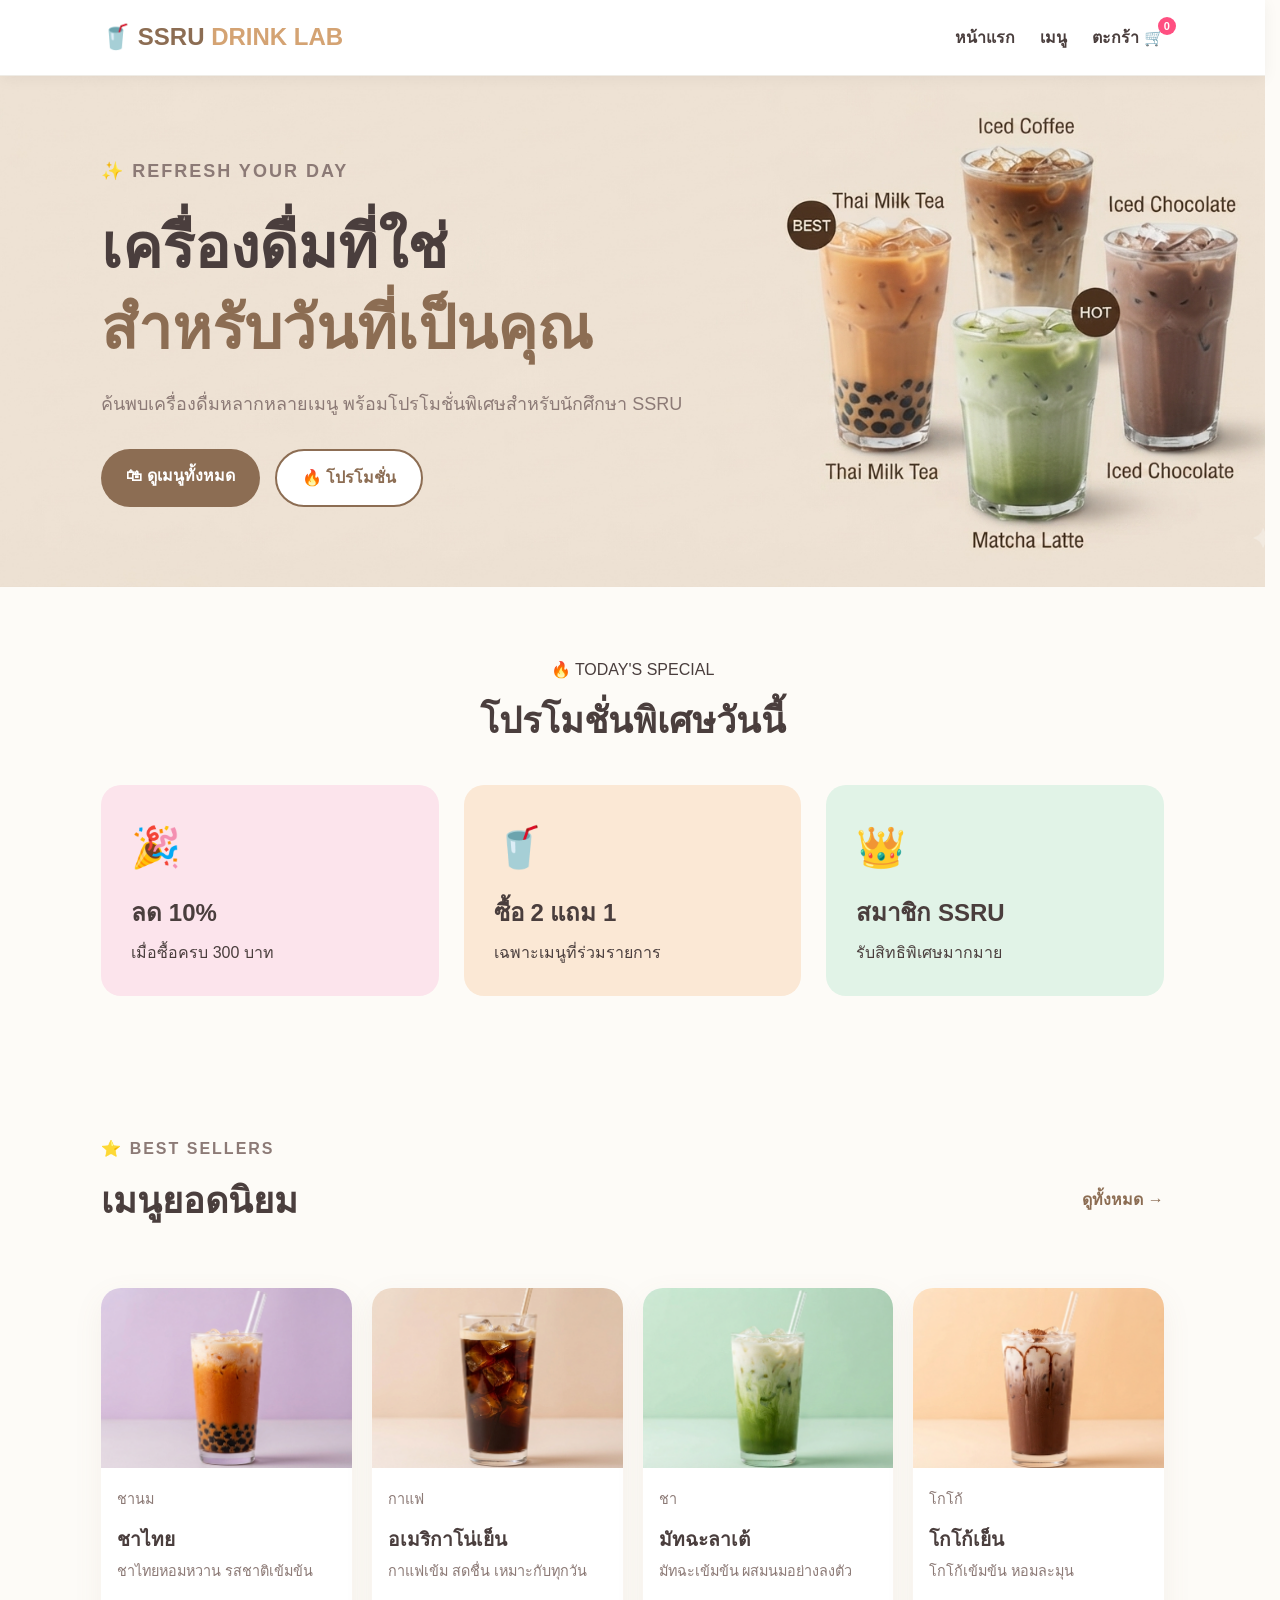
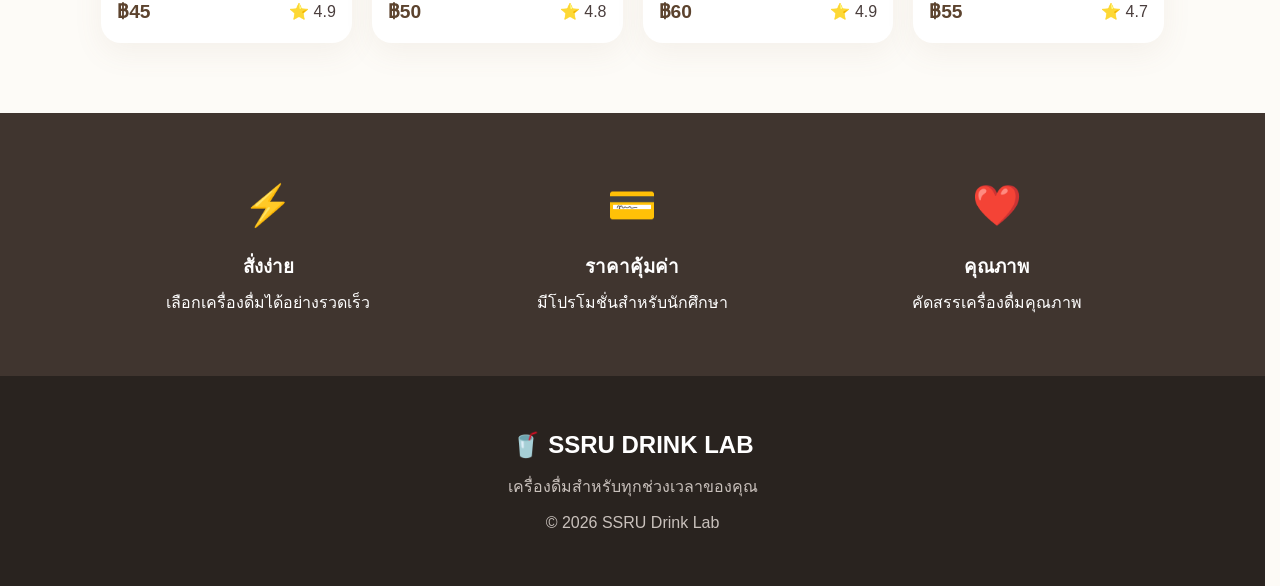
==== index.html @ c2fee640 "first commit" ====
<!DOCTYPE html>
<html lang="th">

<head>
    <meta charset="UTF-8">
    <meta name="viewport" content="width=device-width, initial-scale=1.0">

    <title>SSRU Drink Lab</title>

    <link rel="stylesheet" href="style.css">
</head>

<body>

    <header class="navbar">
        <div class="logo">
            🥤 SSRU <span>DRINK LAB</span>
        </div>
        <nav>
            <a href="index.html">หน้าแรก</a>
            <a href="products.html">เมนู</a>

            <div class="cart-wrapper">
                <a href="cart.html">ตะกร้า 🛒</a>
                <span id="cartBadge" class="cart-badge">0</span>
            </div>
            </div>
        </nav>
    </header>

    <main>
        <section class="hero">
            <div class="hero-text">
                <p class="small-title">✨ REFRESH YOUR DAY</p>
                <h1>เครื่องดื่มที่ใช่<br><span>สำหรับวันที่เป็นคุณ</span></h1>
                <p>ค้นพบเครื่องดื่มหลากหลายเมนู พร้อมโปรโมชั่นพิเศษสำหรับนักศึกษา SSRU</p>
                <div class="hero-buttons">
                    <a href="products.html" class="btn-primary">🛍 ดูเมนูทั้งหมด</a>
                    <a href="products.html" class="btn-secondary">🔥 โปรโมชั่น</a>
                </div>
            </div>
        </section>

        <section class="special">
            <p>🔥 TODAY'S SPECIAL</p>
            <h2>โปรโมชั่นพิเศษวันนี้</h2>
            <div class="special-grid">
                <div class="special-card pink">
                    <span>🎉</span>
                    <h3>ลด 10%</h3>
                    <p>เมื่อซื้อครบ 300 บาท</p>
                </div>
                <div class="special-card orange">
                    <span>🥤</span>
                    <h3>ซื้อ 2 แถม 1</h3>
                    <p>เฉพาะเมนูที่ร่วมรายการ</p>
                </div>
                <div class="special-card green">
                    <span>👑</span>
                    <h3>สมาชิก SSRU</h3>
                    <p>รับสิทธิพิเศษมากมาย</p>
                </div>
            </div>
        </section>

        <section class="best-sellers">
            <div class="section-heading">
                <div>
                    <p class="section-label">⭐ BEST SELLERS</p>
                    <h2>เมนูยอดนิยม</h2>
                </div>
                <a href="products.html">ดูทั้งหมด →</a>
            </div>

            <div class="drink-grid">
                <div class="drink-card">
                    <div class="drink-image purple">
                        <img src="images/thai-tea.png" alt="ชาไทย" class="product-img">
                    </div>
                    <div class="drink-info">
                        <p class="category">ชานม</p>
                        <h3>ชาไทย</h3>
                        <p>ชาไทยหอมหวาน รสชาติเข้มข้น</p>
                        <div class="drink-bottom">
                            <strong>฿45</strong>
                            <span>⭐ 4.9</span>
                        </div>
                    </div>
                </div>

                <div class="drink-card">
                    <div class="drink-image brown">
                        <img src="images/iced-americano.png" alt="อเมริกาโน่เย็น" class="product-img">
                    </div>
                    <div class="drink-info">
                        <p class="category">กาแฟ</p>
                        <h3>อเมริกาโน่เย็น</h3>
                        <p>กาแฟเข้ม สดชื่น เหมาะกับทุกวัน</p>
                        <div class="drink-bottom">
                            <strong>฿50</strong>
                            <span>⭐ 4.8</span>
                        </div>
                    </div>
                </div>

                <div class="drink-card">
                    <div class="drink-image green">
                        <img src="images/matcha-latte.png" alt="มัทฉะลาเต้" class="product-img">
                    </div>
                    <div class="drink-info">
                        <p class="category">ชา</p>
                        <h3>มัทฉะลาเต้</h3>
                        <p>มัทฉะเข้มข้น ผสมนมอย่างลงตัว</p>
                        <div class="drink-bottom">
                            <strong>฿60</strong>
                            <span>⭐ 4.9</span>
                        </div>
                    </div>
                </div>

                <div class="drink-card">
                    <div class="drink-image orange">
                        <img src="images/iced-cocoa.png" alt="โกโก้เย็น" class="product-img">
                    </div>
                    <div class="drink-info">
                        <p class="category">โกโก้</p>
                        <h3>โกโก้เย็น</h3>
                        <p>โกโก้เข้มข้น หอมละมุน</p>
                        <div class="drink-bottom">
                            <strong>฿55</strong>
                            <span>⭐ 4.7</span>
                        </div>
                    </div>
                </div>
            </div>
        </section>

        <section class="features">
            <div>
                <span>⚡</span>
                <h3>สั่งง่าย</h3>
                <p>เลือกเครื่องดื่มได้อย่างรวดเร็ว</p>
            </div>
            <div>
                <span>💳</span>
                <h3>ราคาคุ้มค่า</h3>
                <p>มีโปรโมชั่นสำหรับนักศึกษา</p>
            </div>
            <div>
                <span>❤️</span>
                <h3>คุณภาพ</h3>
                <p>คัดสรรเครื่องดื่มคุณภาพ</p>
            </div>
        </section>
    </main>

    <footer>
        <h2>🥤 SSRU DRINK LAB</h2>
        <p>เครื่องดื่มสำหรับทุกช่วงเวลาของคุณ</p>
        <p>© 2026 SSRU Drink Lab</p>
    </footer>

    <script src="script.js"></script>
</body>

</html>
---- style.css ----
/* =========================================================
   SSRU DRINK LAB
   COMPLETE STYLE - 3 PAGES
   index.html / products.html / cart.html
   ========================================================= */

/* ===== GOOGLE FONT ===== */



/* =========================================================
   GLOBAL
   ========================================================= */

:root {
    --primary: #8C6D53;
    --primary-dark: #5C432E;
    --accent: #D4A373;

    --bg-main: #FDFBF7;
    --bg-card: #FFFFFF;

    --text-main: #4A3E3D;
    --text-muted: #8C7A76;

    --border-color: #EFECE6;

    --shadow: 0 10px 30px rgba(140, 109, 83, 0.08);
}


/* =========================================================
   PAGE SIZE & SCROLLBAR
   ========================================================= */

html {
    width: 100%;
    min-height: 100%;
    overflow-y: scroll;
    scrollbar-gutter: stable;
}


/* =========================================================
   RESET
   ========================================================= */

* {
    box-sizing: border-box;
    margin: 0;
    padding: 0;
}


body {
    width: 100%;
    min-height: 100%;

    font-family: Tahoma, sans-serif;
    background: var(--bg-main);
    color: var(--text-main);
    line-height: 1.6;

}


img {
    max-width: 100%;
}


a {
    color: inherit;
}


button,
input {
    font-family: inherit;
}


/* =========================================================
   NAVBAR
   ========================================================= */

.navbar {
    width: 100%;
    min-height: 76px;
    box-sizing: border-box;

    display: flex;
    justify-content: space-between;
    align-items: center;

    padding: 18px 8%;

    background: #FFFFFF;

    position: sticky;
    top: 0;
    z-index: 100;

    border-bottom: 1px solid var(--border-color);

    box-shadow: 0 3px 15px rgba(0, 0, 0, 0.05);
}

.logo {
    font-size: 24px;
    font-weight: 700;
    color: var(--primary);
    white-space: nowrap;
}


.logo span {
    color: var(--accent);
}


.navbar nav {
    display: flex;
    align-items: center;
    gap: 25px;
}


.navbar nav a {
    color: var(--text-main);
    text-decoration: none;
    font-weight: 600;
    transition: 0.25s ease;
}


.navbar nav a:hover {
    color: var(--primary);
}


/* =========================================================
   COMMON TEXT
   ========================================================= */

.small-title,
.section-label {
    color: var(--primary);
    font-weight: 700;
    letter-spacing: 2px;
    font-size: 0.85rem;
    text-transform: uppercase;
}


.section-heading {
    display: flex;
    justify-content: space-between;
    align-items: center;
    gap: 20px;
    margin-bottom: 1.5rem;
}


.section-heading div {
    display: flex;
    flex-direction: column;
}


.section-heading h2 {
    font-size: 1.8rem;
    font-weight: 700;
    margin: 0;
}


.section-heading p {
    font-size: 1rem;
    color: var(--text-muted);
    margin: 0;
}


.section-heading strong {
    color: var(--text-main);
}


.section-heading a {
    color: var(--primary);
    text-decoration: none;
    font-weight: 700;
}


/* =========================================================
   HOME - HERO
   ========================================================= */

.hero {
    width: 100%;
    min-height: 500px;

    padding: 80px 8%;

    display: flex;
    align-items: center;
    justify-content: space-between;

    background: linear-gradient(
        135deg,
        #F4E8DB,
        #FFF8F1
    );
}
.hero {
    background-image: url('images/banner-drink.png');
    background-size: cover;
    background-position: center;
    background-repeat: no-repeat;

    /* CSS เดิมของ .hero ที่มีอยู่แล้ว */
}

.hero-text {
    max-width: 650px;
}


.hero h1 {
    font-size: 60px;
    line-height: 1.35;
    margin: 20px 0;
}


.hero h1 span {
    color: var(--primary);
}


.hero-text > p {
    font-size: 18px;
    line-height: 1.7;
    color: var(--text-muted);
}


/* =========================================================
   HERO BUTTONS
   ========================================================= */

.hero-buttons {
    display: flex;
    gap: 15px;
    margin-top: 30px;
}


.btn-primary,
.btn-secondary {
    padding: 14px 25px;
    border-radius: 30px;

    text-decoration: none;
    font-weight: 700;

    transition: 0.25s ease;
}


.btn-primary {
    background: var(--primary);
    color: white;
}


.btn-secondary {
    background: white;
    color: var(--primary);
    border: 2px solid var(--primary);
}


.btn-primary:hover,
.btn-secondary:hover {
    transform: translateY(-3px);
}


/* =========================================================
   SPECIAL
   ========================================================= */

.special,
.categories,
.best-sellers {
    padding: 70px 8%;
}


.special {
    text-align: center;
}


.special h2,
.categories h2,
.best-sellers h2 {
    font-size: 36px;
    margin: 10px 0 35px;
}


.special-grid {
    display: grid;
    grid-template-columns: repeat(3, 1fr);
    gap: 25px;
}


.special-card {
    padding: 30px;
    border-radius: 20px;
    text-align: left;
}


.special-card span {
    font-size: 40px;
}


.special-card h3 {
    margin: 15px 0 8px;
    font-size: 24px;
}


/* =========================================================
   COLOR UTILITIES
   ========================================================= */

.pink {
    background: #FCE4EC;
}


.orange {
    background: #FBE8D5;
}


.green {
    background: #E1F3E7;
}


.purple {
    background: #F1E8DF;
}


.brown {
    background: #EAD8CA;
}


.blue {
    background: #E5EFF5;
}


.beige {
    background: #FEF5E7;
}


.light-green {
    background: #E8F5E9;
}


.light-blue {
    background: #E3F2FD;
}


.orange-yellow {
    background: #FFF8E1;
}


.peach {
    background: #FFF3E0;
}


/* =========================================================
   CATEGORIES
   ========================================================= */

.categories {
    background: #FFFFFF;
    text-align: center;
}


.category-grid {
    display: grid;
    grid-template-columns: repeat(5, 1fr);
    gap: 20px;
}


.category-card {
    padding: 25px;

    border-radius: 18px;

    background: #F7F1EB;

    font-size: 35px;

    transition: 0.25s ease;
    cursor: pointer;
}


.category-card span {
    display: block;
    margin-top: 10px;

    font-size: 17px;
    font-weight: 700;
}


.category-card:hover {
    transform: translateY(-8px);
    background: #EFE2D5;
}


/* =========================================================
   PRODUCTS HERO
   ========================================================= */

.products-hero {
    width: 100%;

    padding: 80px 8%;

    text-align: center;

    background: linear-gradient(
        135deg,
        #F4E8DB,
        #FFF8F1
    );
}


.products-hero h1 {
    font-size: 48px;
    margin: 15px 0;
}


.products-hero > p:last-child {
    color: var(--text-muted);
    font-size: 18px;
}


/* =========================================================
   MENU TOOLS
   ========================================================= */

.menu-tools {
    padding: 40px 8%;
    background: #FFFFFF;
}


.search-box {
    max-width: 650px;

    margin: auto;

    display: flex;
    align-items: center;

    gap: 10px;

    padding: 15px 20px;

    border: 2px solid var(--border-color);
    border-radius: 40px;

    box-shadow: 0 5px 20px rgba(0, 0, 0, 0.04);
}


.search-box input {
    width: 100%;

    border: none;
    outline: none;

    font-size: 16px;
    font-family: inherit;

    color: var(--text-main);
}


.filter-section {
    margin-top: 35px;
    text-align: center;
}


.filter-section > p {
    font-weight: 700;
    margin-bottom: 15px;
}


.filter-buttons {
    display: flex;
    justify-content: center;
    gap: 10px;
    flex-wrap: wrap;

    margin-top: 25px;
}


.filter-buttons button {
    padding: 10px 18px;

    border: 2px solid var(--border-color);
    background: #FFFFFF;

    color: var(--text-main);

    border-radius: 25px;

    cursor: pointer;

    font-family: inherit;
    font-weight: 700;

    transition: 0.25s ease;
}


.filter-buttons button:hover {
    background: var(--primary);
    color: white;
    border-color: var(--primary);
}


/* =========================================================
   PRODUCT SECTION
   ========================================================= */

.product-section {
    width: 100%;
    padding: 70px 8%;
}


.product-grid,
.drink-grid {
    display: grid;

    grid-template-columns: repeat(4, minmax(0, 1fr));

    gap: 20px;

    width: 100%;
}


/* =========================================================
   SHOP CARD / DRINK CARD
   ========================================================= */

.shop-card,
.drink-card {
    width: 100%;

    border-radius: 20px;

    background: #FFFFFF;

    overflow: hidden;

    box-shadow: var(--shadow);

    transition:
        transform 0.25s ease,
        box-shadow 0.25s ease;
}


.shop-card:hover,
.drink-card:hover {
    transform: translateY(-5px);

    box-shadow:
        0 12px 30px rgba(140, 109, 83, 0.14);
}


/* =========================================================
   PRODUCT IMAGE
   ========================================================= */

.shop-image,
.drink-image {
    position: relative;

    width: 100%;
    height: 180px;

    overflow: hidden;

    display: flex;
    justify-content: center;
    align-items: center;

    font-size: 80px;
}


.product-img,
.shop-image img {
    width: 100%;
    height: 100%;

    object-fit: cover;

    display: block;
}


/* =========================================================
   BADGES
   ========================================================= */

.badge,
.shop-image .badge {
    position: absolute;

    top: 10px;
    right: 10px;

    padding: 5px 12px;

    border-radius: 15px;

    font-size: 0.7rem;
    font-weight: 700;

    color: white;

    text-transform: uppercase;

    z-index: 2;
}


.badge.best {
    background: var(--primary);
}


.badge.hot {
    background: #D97757;
}


.badge.new {
    background: #7BA7A0;
}


/* =========================================================
   PRODUCT INFO
   ========================================================= */

.shop-info,
.drink-info {
    padding: 1rem;
}


.product-category {
    font-size: 0.8rem;

    font-weight: 700;

    color: var(--primary);

    margin-bottom: 0.3rem;
}


.shop-info h3,
.drink-info h3 {
    font-size: 1.2rem;

    font-weight: 700;

    margin: 0;

    color: var(--text-main);
}


.shop-info p,
.drink-info p {
    font-size: 0.9rem;

    color: var(--text-muted);

    margin: 0.3rem 0 1rem 0;

    line-height: 1.4;
}


.shop-bottom,
.drink-bottom {
    display: flex;

    justify-content: space-between;
    align-items: center;

    margin-top: 1rem;
}


.shop-bottom strong,
.drink-bottom strong {
    font-size: 1.2rem;

    font-weight: 700;

    color: var(--primary-dark);
}


.shop-bottom button,
.drink-bottom button {
    background: var(--primary);

    color: white;

    border: none;

    padding: 8px 18px;

    border-radius: 20px;

    font-size: 0.9rem;
    font-weight: 700;

    cursor: pointer;

    font-family: inherit;

    transition: 0.25s ease;
}


.shop-bottom button:hover,
.drink-bottom button:hover {
    background: var(--primary-dark);

    transform: scale(1.03);
}


/* =========================================================
   CART HERO
   ========================================================= */

.cart-hero {
    width: 100%;

    padding: 80px 8%;

    text-align: center;

    background: linear-gradient(
        135deg,
        #F4E8DB,
        #FFF8F1
    );
}


.cart-hero h1 {
    font-size: 48px;
    margin: 15px 0;
}


.cart-hero > p:last-child {
    color: var(--text-muted);
    font-size: 18px;
}


/* =========================================================
   CART SECTION
   ========================================================= */

.cart-section {
    width: 100%;
    padding: 70px 8%;
}


.cart-layout {
    display: grid;

    grid-template-columns: minmax(0, 1.6fr) minmax(320px, 1fr);

    gap: 35px;

    align-items: start;

    width: 100%;
}


/* =========================================================
   CART ITEMS
   ========================================================= */

.cart-items {
    width: 100%;

    background: #FFFFFF;

    padding: 30px;

    border-radius: 25px;

    box-shadow: var(--shadow);
}


.cart-title {
    display: flex;

    justify-content: space-between;
    align-items: flex-end;

    gap: 20px;

    margin-bottom: 25px;
}


.cart-title h2 {
    margin-top: 8px;
    font-size: 28px;
}


.cart-title > span {
    color: var(--text-muted);
}


#cartCount {
    background: #F1E8DF;

    color: var(--primary);

    padding: 6px 16px;

    border-radius: 20px;

    font-weight: 700;

    white-space: nowrap;
}


/* =========================================================
   CART ITEM
   ========================================================= */

.cart-item {
    display: grid;

    grid-template-columns: 100px minmax(0, 1fr) auto;

    gap: 20px;

    align-items: center;

    padding: 20px 0;

    border-bottom: 1px solid var(--border-color);
}


.cart-product-image {
    width: 100px;
    height: 100px;

    border-radius: 18px;

    display: flex;

    align-items: center;
    justify-content: center;

    overflow: hidden;

    font-size: 50px;
}


.cart-product-image img {
    width: 100%;
    height: 100%;

    object-fit: cover;

    display: block;
}


.cart-product-info {
    min-width: 0;
}


.cart-product-info h3 {
    margin: 7px 0;
    font-size: 20px;
}


.cart-product-info > p:not(.product-category) {
    color: var(--text-muted);

    margin-bottom: 12px;
}


/* =========================================================
   QUANTITY
   ========================================================= */

.quantity {
    display: flex;

    align-items: center;

    gap: 12px;
}


.quantity button {
    width: 30px;
    height: 30px;

    border: none;

    border-radius: 50%;

    background: #F1E8DF;

    color: var(--primary);

    font-size: 18px;

    cursor: pointer;

    font-weight: 700;

    transition: 0.2s;
}


.quantity button:hover {
    background: var(--primary);

    color: white;
}


.quantity span {
    font-weight: 700;
}


.cart-price {
    color: var(--primary);

    font-size: 22px;

    font-weight: 700;

    white-space: nowrap;
}


.continue-shopping {
    display: inline-block;

    margin-top: 25px;

    color: var(--primary);

    text-decoration: none;

    font-weight: 700;
}


/* =========================================================
   ORDER SUMMARY
   ========================================================= */

.order-summary {
    width: 100%;

    background: #FFFFFF;

    padding: 30px;

    border-radius: 25px;

    box-shadow: var(--shadow);

    position: sticky;

    top: 100px;
}


.order-summary h2 {
    margin: 10px 0 25px;

    font-size: 24px;
}


.summary-row {
    display: flex;

    justify-content: space-between;

    gap: 20px;

    margin: 18px 0;

    color: #655A57;
}


.summary-row.discount {
    color: #4E8B68;
}


.order-summary hr {
    border: none;

    border-top: 1px solid var(--border-color);

    margin: 25px 0;
}


/* =========================================================
   MEMBER BOX
   ========================================================= */

.member-box {
    display: flex;

    align-items: center;

    gap: 12px;

    padding: 15px;

    background: #F7F1EB;

    border-radius: 15px;
}


.member-box > span {
    font-size: 30px;
}


.member-box div {
    flex: 1;
}


.member-box p {
    color: var(--text-muted);

    font-size: 13px;

    margin-top: 4px;
}


.member-box input[type="checkbox"] {
    width: 20px;
    height: 20px;

    cursor: pointer;
}


/* =========================================================
   PROMOTION
   ========================================================= */

.promo-box {
    margin-top: 15px;

    padding: 15px;

    border-radius: 15px;

    background: #FFF4E8;
}


.promo-box strong {
    color: var(--primary);
}


.promo-box p {
    margin-top: 7px;

    color: var(--text-muted);

    font-size: 14px;
}


/* =========================================================
   TOTAL
   ========================================================= */

.total-row {
    display: flex;

    justify-content: space-between;
    align-items: center;

    gap: 20px;

    margin: 30px 0 20px;
}


.total-row strong {
    font-size: 30px;

    color: var(--primary);
}


/* =========================================================
   CHECKOUT
   ========================================================= */

.checkout-btn {
    width: 100%;

    padding: 16px;

    border: none;

    border-radius: 30px;

    background: linear-gradient(
        135deg,
        var(--primary),
        var(--accent)
    );

    color: white;

    font-size: 16px;

    font-weight: 700;

    cursor: pointer;

    font-family: inherit;

    transition: 0.25s ease;
}


.checkout-btn:hover {
    transform: translateY(-3px);

    box-shadow:
        0 10px 25px rgba(140, 109, 83, 0.25);
}


.secure-text {
    text-align: center;

    color: #999;

    font-size: 13px;

    margin-top: 15px;
}


/* =========================================================
   LOGIC BOX
   ========================================================= */

.logic-box,
.cart-logic {
    margin: 20px 8% 70px;

    padding: 45px;

    border-radius: 25px;

    background: linear-gradient(
        135deg,
        #40352F,
        #6A5140
    );

    color: white;

    text-align: center;
}


.logic-box h2,
.cart-logic h2 {
    font-size: 32px;

    margin: 10px 0;
}


.logic-box > p,
.cart-logic > p {
    color: #E9E2DC;
}


.condition,
.logic-example {
    display: flex;

    justify-content: center;
    align-items: center;

    gap: 20px;

    margin-top: 30px;

    flex-wrap: wrap;
}


.condition > div,
.logic-example div {
    min-width: 190px;

    padding: 20px;

    border-radius: 15px;

    background: rgba(255, 255, 255, 0.1);
}


.condition strong,
.logic-example strong {
    color: #E8C9A8;

    font-size: 18px;
}


.condition p,
.logic-example p {
    margin-top: 8px;

    color: #DDD3CC;

    font-size: 14px;
}


.condition > span,
.logic-example > span {
    font-weight: 700;

    font-size: 24px;

    color: #E8C9A8;
}


.condition .result,
.logic-example .result {
    border: 2px solid #D4A373;

    background: rgba(212, 163, 115, 0.15);
}


/* =========================================================
   SMART FILTER BUTTON
   ========================================================= */

#setIntersectionBtn {
    background: linear-gradient(
        135deg,
        var(--primary),
        var(--accent)
    );

    color: #FFFFFF;

    border: none;

    padding: 12px 28px;

    font-size: 0.95rem;

    font-weight: 700;

    font-family: inherit;

    border-radius: 50px;

    cursor: pointer;

    margin-top: 24px;

    box-shadow:
        0 4px 15px rgba(140, 109, 83, 0.25);

    transition: all 0.25s ease;

    display: inline-flex;

    align-items: center;

    justify-content: center;

    gap: 8px;
}


#setIntersectionBtn:hover {
    background: linear-gradient(
        135deg,
        var(--primary-dark),
        var(--primary)
    );

    transform: translateY(-2px);

    box-shadow:
        0 8px 22px rgba(140, 109, 83, 0.3);
}


#setIntersectionBtn:active {
    transform: translateY(0);
}


/* =========================================================
   FEATURES
   ========================================================= */

.features {
    display: grid;

    grid-template-columns: repeat(3, 1fr);

    gap: 30px;

    padding: 60px 8%;

    background: #40352F;

    color: white;

    text-align: center;
}


.features span {
    font-size: 40px;
}


.features h3 {
    margin: 15px 0 8px;
}


/* =========================================================
   FOOTER
   ========================================================= */

footer {
    width: 100%;

    padding: 50px 8%;

    background: #29231F;

    color: white;

    text-align: center;
}


footer p {
    margin-top: 10px;

    color: #C9C1BC;
}


/* =========================================================
   TOAST
   ========================================================= */

.custom-toast {
    position: fixed;

    bottom: 30px;
    right: 30px;

    background: #40352F;

    color: #FFFFFF;

    padding: 12px 24px;

    border-radius: 12px;

    box-shadow:
        0 10px 30px rgba(0, 0, 0, 0.2);

    font-family: Tahoma, sans-serif; 

    font-size: 0.95rem;

    z-index: 9999;

    opacity: 0;

    transform: translateY(20px);

    transition: all 0.3s ease;

    border-left: 5px solid var(--accent);
}


.custom-toast.show {
    opacity: 1;

    transform: translateY(0);
}


@keyframes fadeIn {
    from {
        opacity: 0;
        transform: translateY(5px);
    }

    to {
        opacity: 1;
        transform: translateY(0);
    }
}


/* =========================================================
   RESPONSIVE
   ========================================================= */

@media (max-width: 1100px) {

    .product-grid,
    .drink-grid {
        grid-template-columns: repeat(3, minmax(0, 1fr));
    }

}


@media (max-width: 850px) {

    .cart-layout {
        grid-template-columns: 1fr;
    }


    .order-summary {
        position: static;
    }


    .hero {
        flex-direction: column;

        text-align: center;

        gap: 40px;
    }


    .hero-buttons {
        justify-content: center;
    }


    .category-grid {
        grid-template-columns: repeat(3, 1fr);
    }


    .product-grid,
    .drink-grid {
        grid-template-columns: repeat(2, minmax(0, 1fr));
    }

}


@media (max-width: 768px) {

    .special-grid,
    .features {
        grid-template-columns: 1fr;
    }


    .cart-item {
        grid-template-columns: 80px minmax(0, 1fr);
    }


    .cart-product-image {
        width: 80px;
        height: 80px;
    }


    .cart-price {
        grid-column: 2;
    }


    .logic-box,
    .cart-logic {
        margin-left: 4%;
        margin-right: 4%;
        padding: 30px 20px;
    }

}


@media (max-width: 600px) {

    .navbar {
        flex-direction: column;

        gap: 15px;

        padding: 15px 5%;
    }


    .navbar nav {
        gap: 12px;
    }


    .hero,
    .products-hero,
    .cart-hero {
        padding: 60px 5%;
    }


    .hero h1 {
        font-size: 40px;
    }


    .products-hero h1,
    .cart-hero h1 {
        font-size: 32px;
    }


    .special,
    .categories,
    .best-sellers,
    .product-section,
    .cart-section {
        padding-left: 5%;
        padding-right: 5%;
    }


    .product-grid,
    .drink-grid {
        grid-template-columns: 1fr;
    }


    .category-grid {
        grid-template-columns: repeat(2, 1fr);
    }


    .section-heading {
        align-items: flex-start;

        flex-direction: column;
    }


    .cart-title {
        align-items: flex-start;

        flex-direction: column;
    }


    .cart-items,
    .order-summary {
        padding: 20px;
    }


    .cart-item {
        grid-template-columns: 70px minmax(0, 1fr);
        gap: 15px;
    }


    .cart-product-image {
        width: 70px;
        height: 70px;
    }


    .cart-price {
        grid-column: 2;
    }


    .logic-box,
    .cart-logic {
        margin-left: 4%;
        margin-right: 4%;

        padding: 25px 15px;
    }


    .logic-box h2,
    .cart-logic h2 {
        font-size: 25px;
    }

}
.cart-wrapper {
    position: relative;
    display: inline-block;
}

.cart-badge {
    position: absolute;
    top: -8px;
    right: -12px;
    width: 18px;
    height: 18px;
    background: #ff4f81;
    color: white;
    border-radius: 50%;
    font-family: Arial, sans-serif;
    font-size: 11px;
    font-weight: bold;
    line-height: 18px;
    text-align: center;
    padding: 0;
    margin: 0;
    pointer-events: none;
}
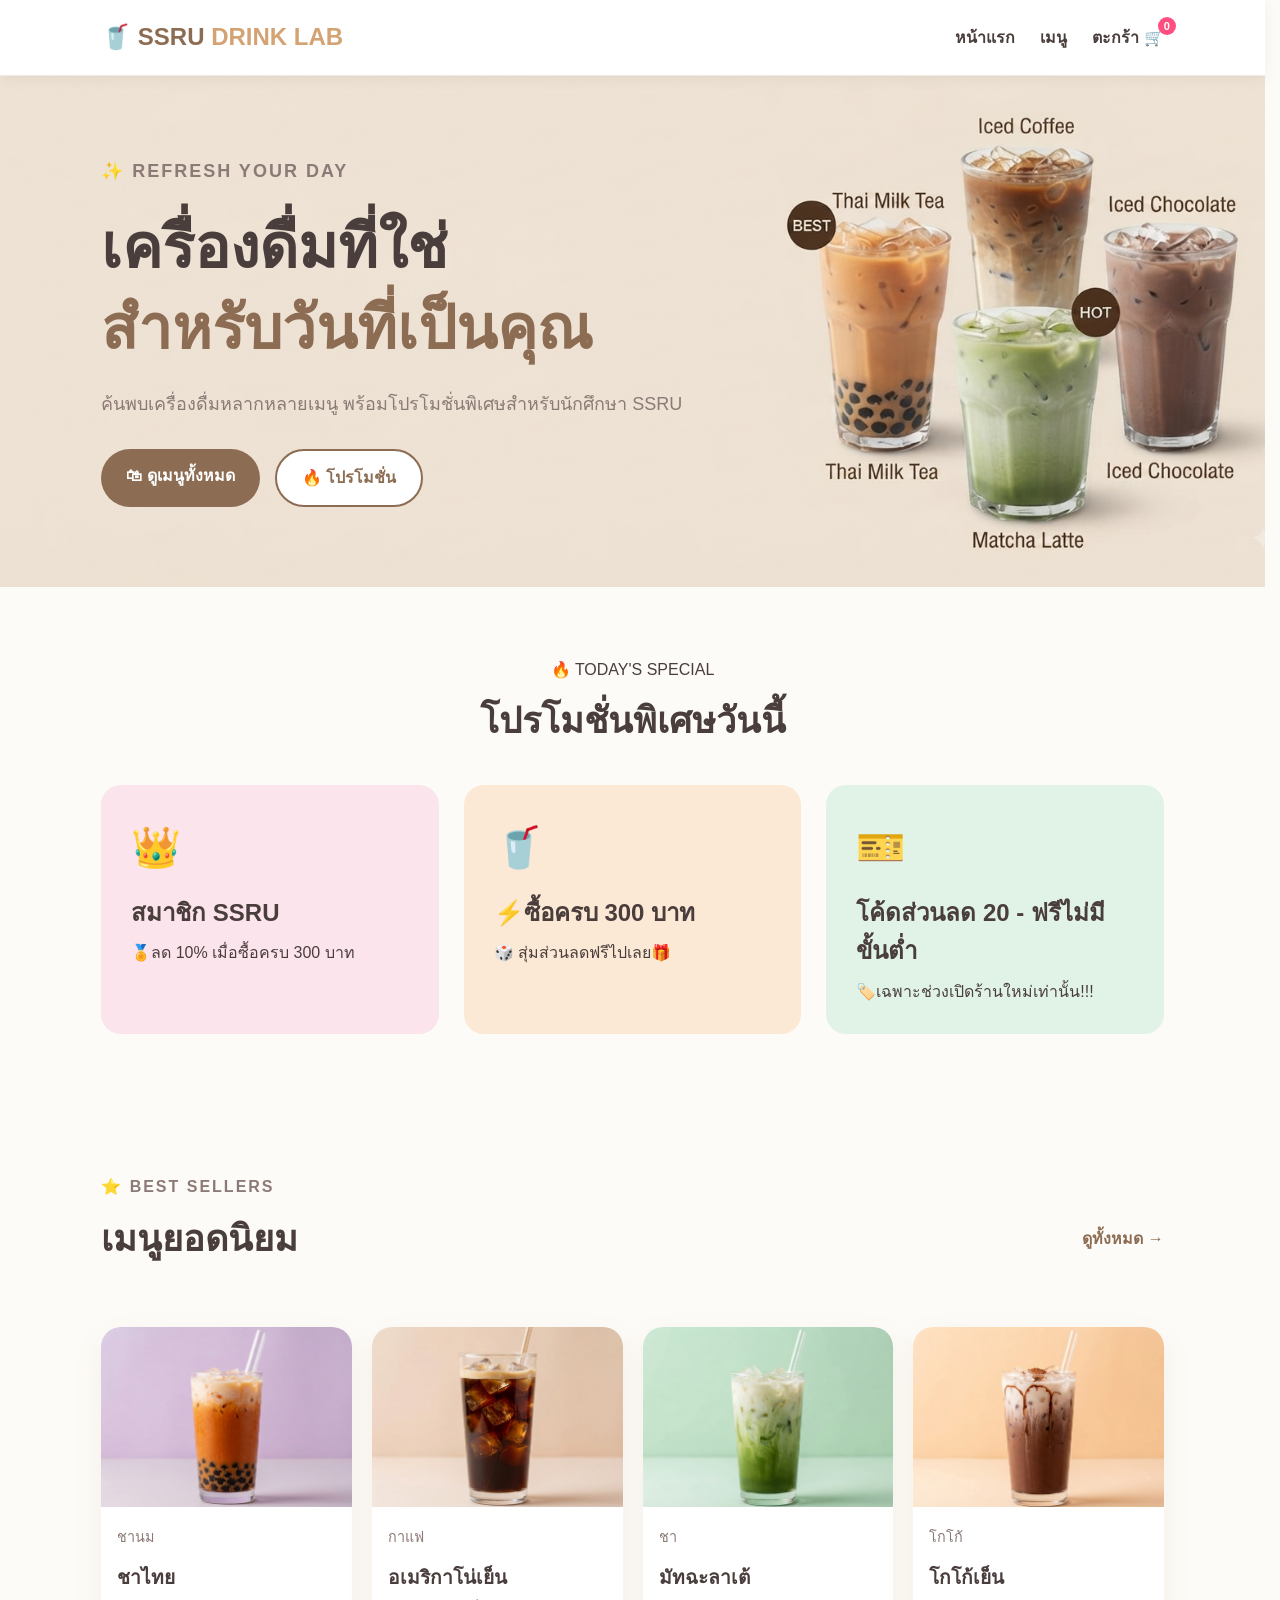
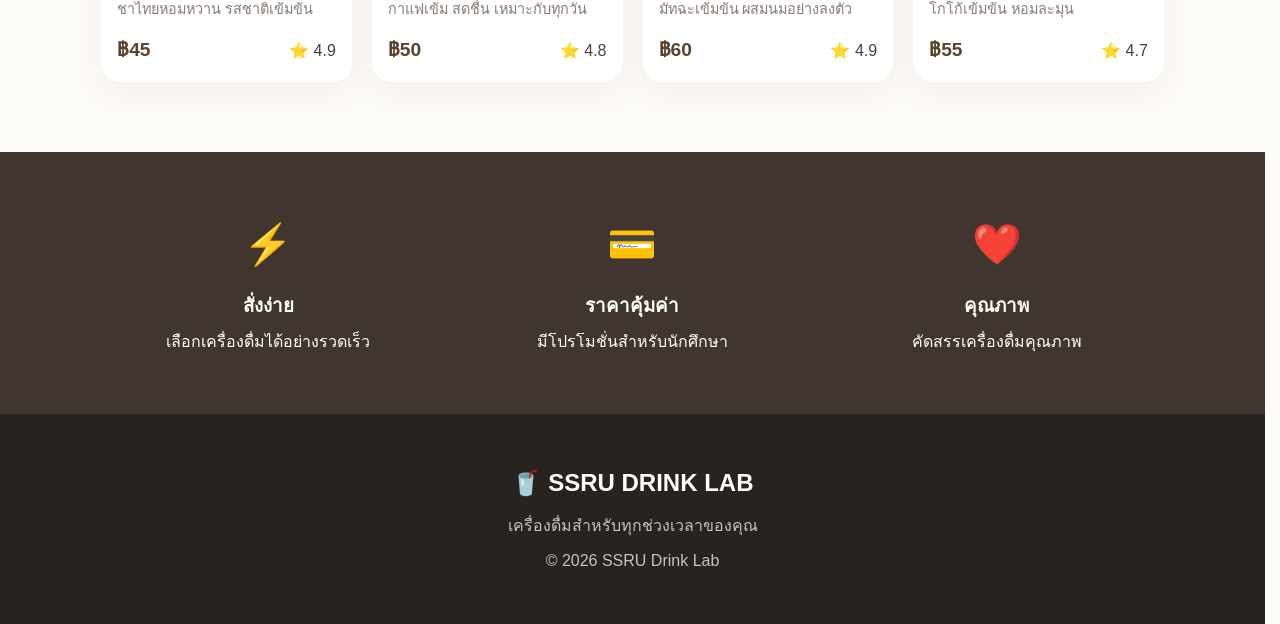
==== commit 69e49d8b: "fix checkout clear cart and update full script" ====
--- a/index.html
+++ b/index.html
@@ -46,19 +46,20 @@
             <h2>โปรโมชั่นพิเศษวันนี้</h2>
             <div class="special-grid">
                 <div class="special-card pink">
-                    <span>🎉</span>
-                    <h3>ลด 10%</h3>
-                    <p>เมื่อซื้อครบ 300 บาท</p>
+                    <span>👑</span>
+                    <h3>สมาชิก SSRU</h3>
+                    <p>🏅ลด 10%
+                        เมื่อซื้อครบ 300 บาท</p>
                 </div>
                 <div class="special-card orange">
                     <span>🥤</span>
-                    <h3>ซื้อ 2 แถม 1</h3>
-                    <p>เฉพาะเมนูที่ร่วมรายการ</p>
+                    <h3>⚡ซื้อครบ 300 บาท</h3>
+                    <p>🎲 สุ่มส่วนลดฟรีไปเลย🎁</p>
                 </div>
                 <div class="special-card green">
-                    <span>👑</span>
-                    <h3>สมาชิก SSRU</h3>
-                    <p>รับสิทธิพิเศษมากมาย</p>
+                    <span>🎫</span>
+                    <h3>โค้ดส่วนลด 20 - ฟรีไม่มีขั้นต่ำ</h3>
+                    <p>🏷️เฉพาะช่วงเปิดร้านใหม่เท่านั้น!!!</p>
                 </div>
             </div>
         </section>
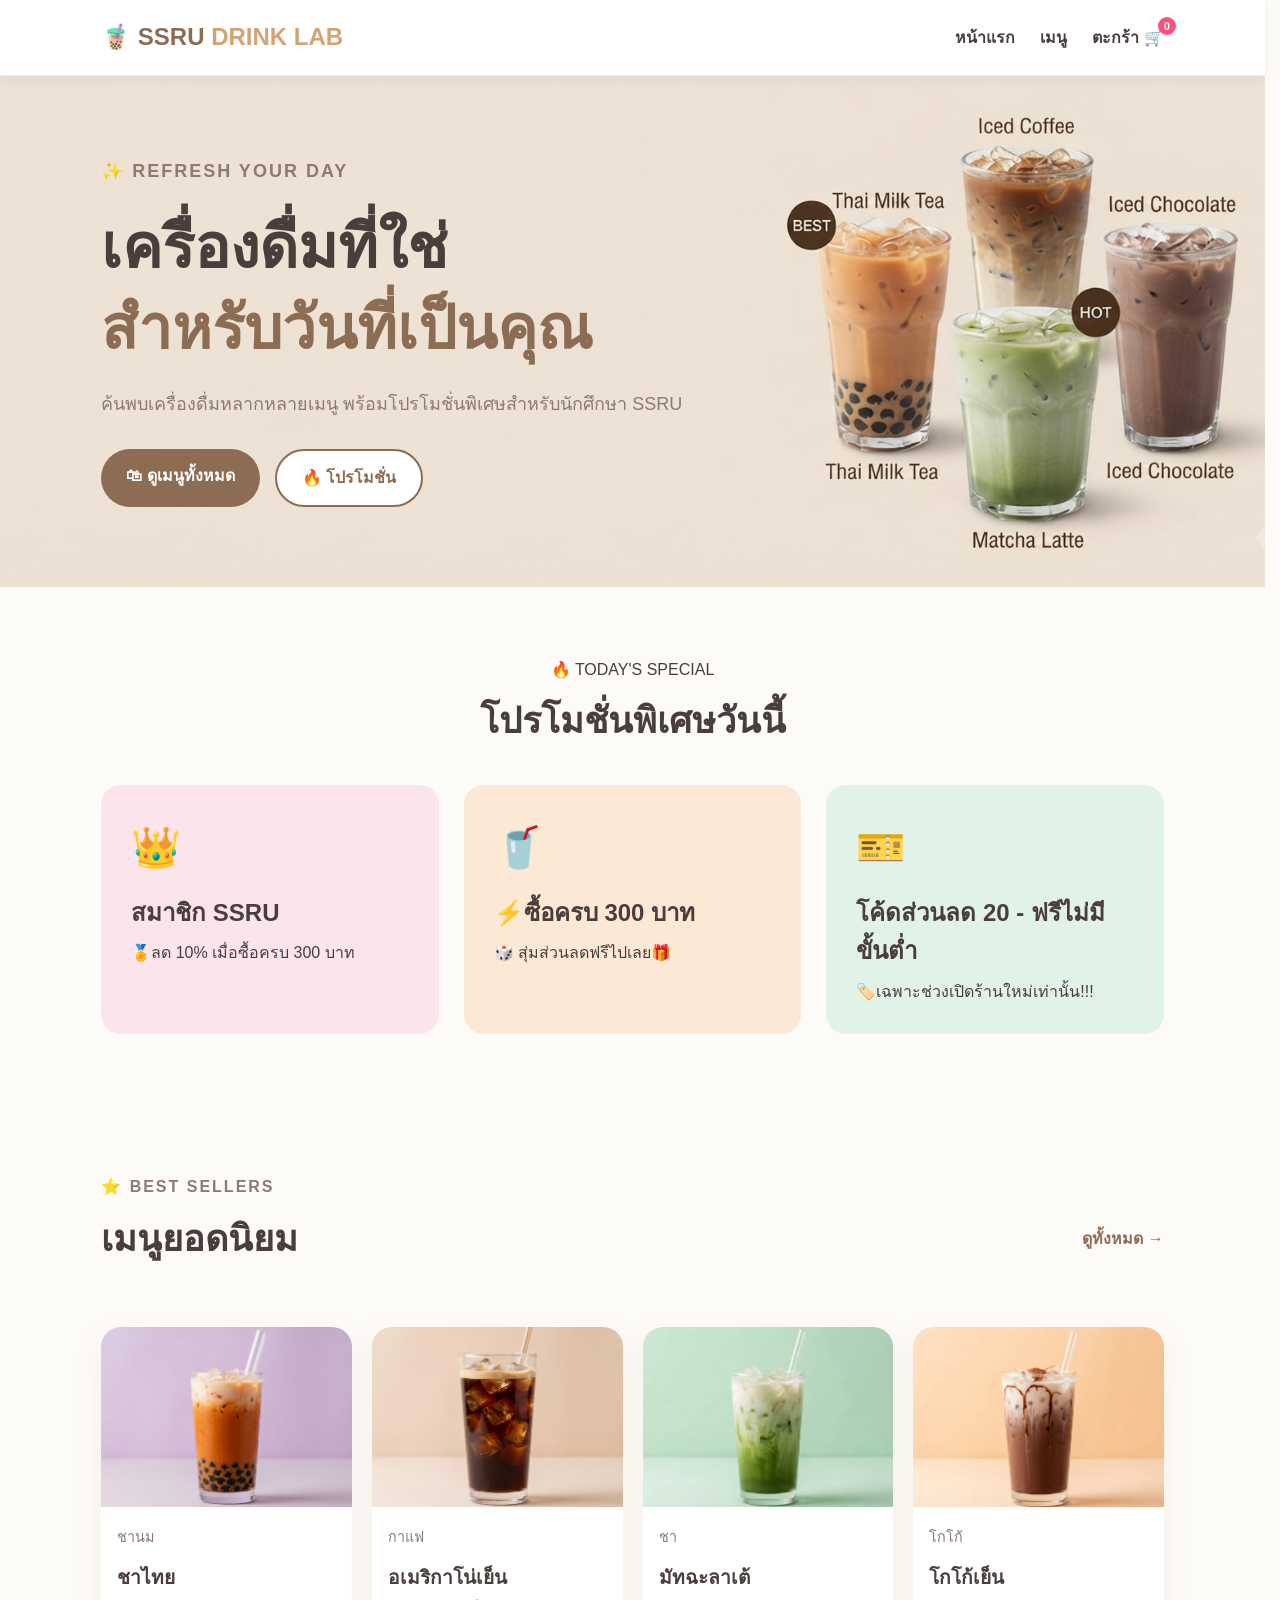
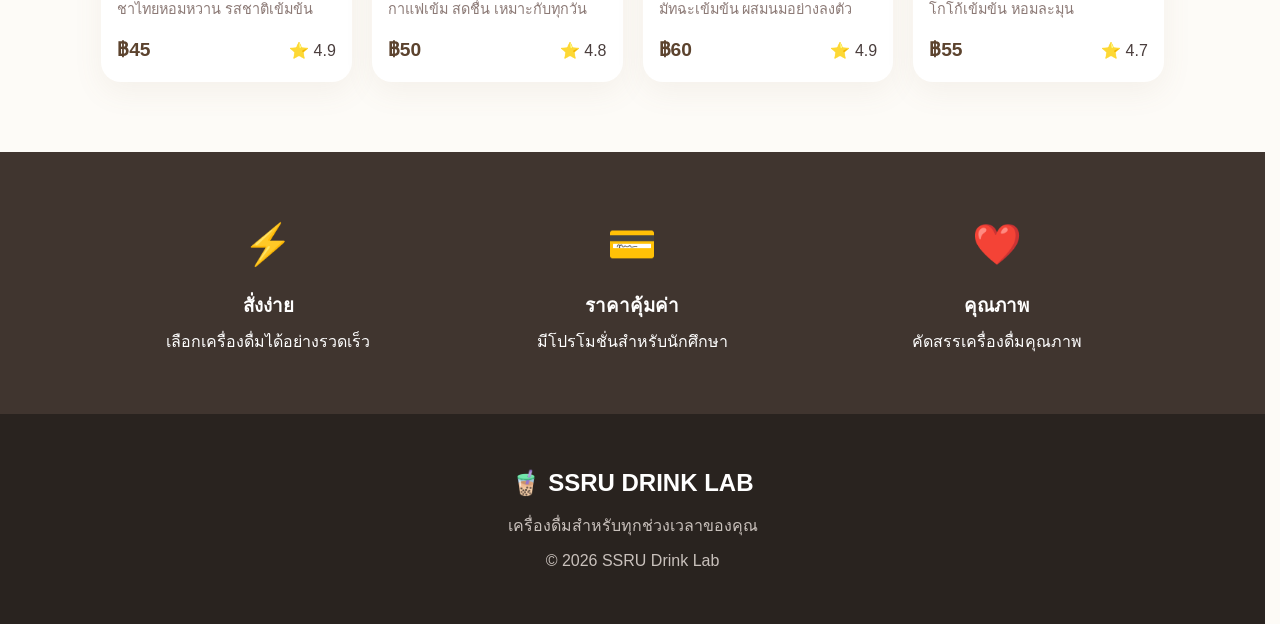
==== commit 4655e5eb: "update banner" ====
--- a/index.html
+++ b/index.html
@@ -14,7 +14,7 @@
 
     <header class="navbar">
         <div class="logo">
-            🥤 SSRU <span>DRINK LAB</span>
+            🧋 SSRU <span>DRINK LAB</span>
         </div>
         <nav>
             <a href="index.html">หน้าแรก</a>
@@ -156,7 +156,7 @@
     </main>
 
     <footer>
-        <h2>🥤 SSRU DRINK LAB</h2>
+        <h2>🧋 SSRU DRINK LAB</h2>
         <p>เครื่องดื่มสำหรับทุกช่วงเวลาของคุณ</p>
         <p>© 2026 SSRU Drink Lab</p>
     </footer>
--- a/style.css
+++ b/style.css
@@ -449,28 +449,37 @@
 
 .products-hero {
     width: 100%;
-
     padding: 80px 8%;
-
     text-align: center;
-
-    background: linear-gradient(
-        135deg,
-        #F4E8DB,
-        #FFF8F1
-    );
-}
-
-
+    background-image: url('images/banner-true.png');
+    background-size: cover;
+    background-position: center;
+    background-repeat: no-repeat;
+    color: #ffffff; /* กำหนดสีตัวหนังสือหลักเป็นสีขาว */
+}
+
+/* ป้าย Tag ด้านบน (🧋 OUR MENU) */
+.products-hero .section-label {
+    color: #ffffff;
+    background: rgba(0, 0, 0, 0.35); /* ใส่พื้นหลังสีดำใสให้ป้ายเด่นขึ้น */
+    padding: 6px 14px;
+    border-radius: 20px;
+    display: inline-block;
+}
+
+/* หัวข้อหลัก (ค้นพบเครื่องดื่มที่คุณชอบ) */
 .products-hero h1 {
     font-size: 48px;
     margin: 15px 0;
-}
-
-
+    color: #ffffff;
+    text-shadow: 0 2px 8px rgba(0, 0, 0, 0.6); /* เงาดำช่วยให้ตัวหนังสือลอยออกมาอ่านง่าย */
+}
+
+/* ข้อความรายละเอียดด้านล่าง */
 .products-hero > p:last-child {
-    color: var(--text-muted);
+    color: #ffffff;
     font-size: 18px;
+    text-shadow: 0 2px 6px rgba(0, 0, 0, 0.6); /* เงาดำช่วยลดการกลืนกับพื้นหลัง */
 }
 
 
@@ -1728,4 +1737,26 @@
     padding: 0;
     margin: 0;
     pointer-events: none;
-}+}
+/* 1. ทำให้การ์ดสินค้าทุกอันเป็น Flexbox และสูงเท่ากันตลอดแนว */
+.shop-card {
+    display: flex;
+    flex-direction: column;
+    height: 100%; /* ให้การ์ดสูงเต็มพื้นที่กริด */
+}
+
+/* 2. ให้ส่วนข้อความภายในขยายเต็มพื้นที่ที่เหลือ */
+.shop-info {
+    display: flex;
+    flex-direction: column;
+    flex-grow: 1; /* ดึงพื้นที่ว่างทั้งหมดใน Card มาใช้ */
+}
+
+/* 3. ดันแถวราคาและปุ่ม (+ เพิ่ม) ลงมาชิดขอบด้านล่างสุดของ Card เสมอ */
+.shop-bottom {
+    display: flex;
+    align-items: center;
+    justify-content: space-between;
+    margin-top: auto; /* ดันให้อยู่ล่างสุดอัตโนมัติ */
+    padding-top: 12px;
+}
